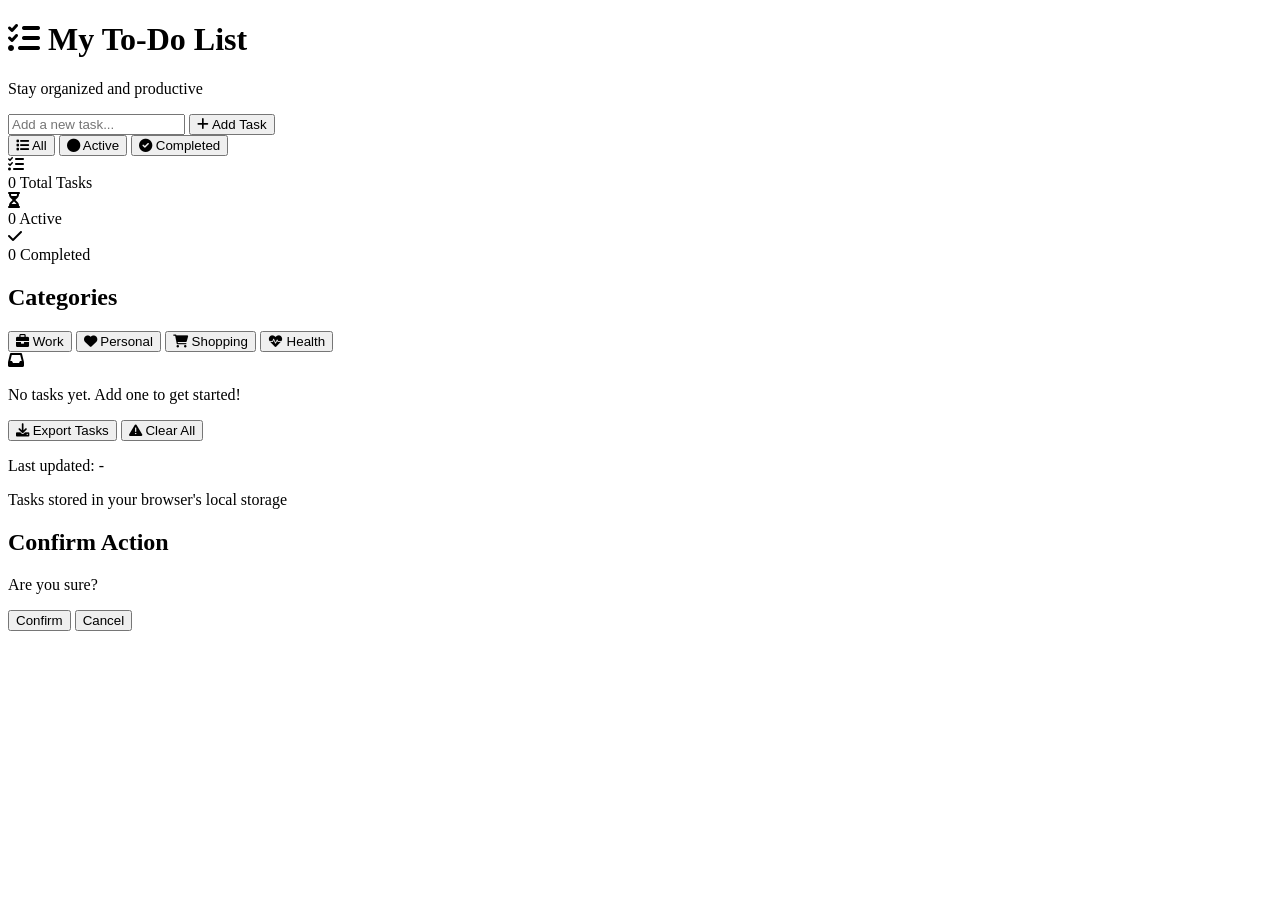
==== todo-app/index.html @ 607a0132 "Add To-Do List application - HTML structure" ====
<!DOCTYPE html>
<html lang="en">
<head>
    <meta charset="UTF-8">
    <meta name="viewport" content="width=device-width, initial-scale=1.0">
    <title>To-Do List Application</title>
    <link rel="stylesheet" href="styles.css">
    <link rel="stylesheet" href="https://cdnjs.cloudflare.com/ajax/libs/font-awesome/6.0.0/css/all.min.css">
</head>
<body>
    <div class="container">
        <!-- Header -->
        <header class="header">
            <div class="header-content">
                <h1>
                    <i class="fas fa-tasks"></i>
                    My To-Do List
                </h1>
                <p class="subtitle">Stay organized and productive</p>
            </div>
        </header>

        <!-- Main Content -->
        <main class="main-content">
            <!-- Input Section -->
            <section class="input-section">
                <div class="input-container">
                    <input 
                        type="text" 
                        id="taskInput" 
                        class="task-input"
                        placeholder="Add a new task..."
                        autocomplete="off"
                    >
                    <button id="addBtn" class="btn btn-primary">
                        <i class="fas fa-plus"></i>
                        Add Task
                    </button>
                </div>
                <div class="filter-container">
                    <button class="filter-btn active" data-filter="all">
                        <i class="fas fa-list"></i>
                        All
                    </button>
                    <button class="filter-btn" data-filter="active">
                        <i class="fas fa-circle"></i>
                        Active
                    </button>
                    <button class="filter-btn" data-filter="completed">
                        <i class="fas fa-check-circle"></i>
                        Completed
                    </button>
                </div>
            </section>

            <!-- Stats Section -->
            <section class="stats-section">
                <div class="stat-item">
                    <div class="stat-icon total">
                        <i class="fas fa-list-check"></i>
                    </div>
                    <div class="stat-info">
                        <span class="stat-value" id="totalTasks">0</span>
                        <span class="stat-label">Total Tasks</span>
                    </div>
                </div>
                <div class="stat-item">
                    <div class="stat-icon active">
                        <i class="fas fa-hourglass-half"></i>
                    </div>
                    <div class="stat-info">
                        <span class="stat-value" id="activeTasks">0</span>
                        <span class="stat-label">Active</span>
                    </div>
                </div>
                <div class="stat-item">
                    <div class="stat-icon completed">
                        <i class="fas fa-check"></i>
                    </div>
                    <div class="stat-info">
                        <span class="stat-value" id="completedTasks">0</span>
                        <span class="stat-label">Completed</span>
                    </div>
                </div>
            </section>

            <!-- Categories Section -->
            <section class="categories-section">
                <h2>Categories</h2>
                <div class="categories-grid">
                    <button class="category-btn" data-category="work">
                        <i class="fas fa-briefcase"></i>
                        <span>Work</span>
                    </button>
                    <button class="category-btn" data-category="personal">
                        <i class="fas fa-heart"></i>
                        <span>Personal</span>
                    </button>
                    <button class="category-btn" data-category="shopping">
                        <i class="fas fa-shopping-cart"></i>
                        <span>Shopping</span>
                    </button>
                    <button class="category-btn" data-category="health">
                        <i class="fas fa-heartbeat"></i>
                        <span>Health</span>
                    </button>
                </div>
            </section>

            <!-- Tasks List Section -->
            <section class="tasks-section">
                <div id="tasksList" class="tasks-list">
                    <!-- Tasks will be rendered here -->
                    <div class="empty-state">
                        <i class="fas fa-inbox"></i>
                        <p>No tasks yet. Add one to get started!</p>
                    </div>
                </div>
            </section>

            <!-- Action Buttons -->
            <section class="action-buttons">
                <button id="clearCompleted" class="btn btn-secondary" style="display: none;">
                    <i class="fas fa-trash"></i>
                    Clear Completed
                </button>
                <button id="exportBtn" class="btn btn-secondary">
                    <i class="fas fa-download"></i>
                    Export Tasks
                </button>
                <button id="clearAllBtn" class="btn btn-danger">
                    <i class="fas fa-exclamation-triangle"></i>
                    Clear All
                </button>
            </section>
        </main>

        <!-- Footer -->
        <footer class="footer">
            <p>Last updated: <span id="lastUpdated">-</span></p>
            <p>Tasks stored in your browser's local storage</p>
        </footer>
    </div>

    <!-- Toast Notification -->
    <div id="toast" class="toast"></div>

    <!-- Confirmation Modal -->
    <div id="confirmModal" class="modal">
        <div class="modal-content">
            <h2>Confirm Action</h2>
            <p id="confirmMessage">Are you sure?</p>
            <div class="modal-buttons">
                <button id="confirmBtn" class="btn btn-primary">Confirm</button>
                <button id="cancelBtn" class="btn btn-secondary">Cancel</button>
            </div>
        </div>
    </div>

    <script src="app.js"></script>
</body>
</html>
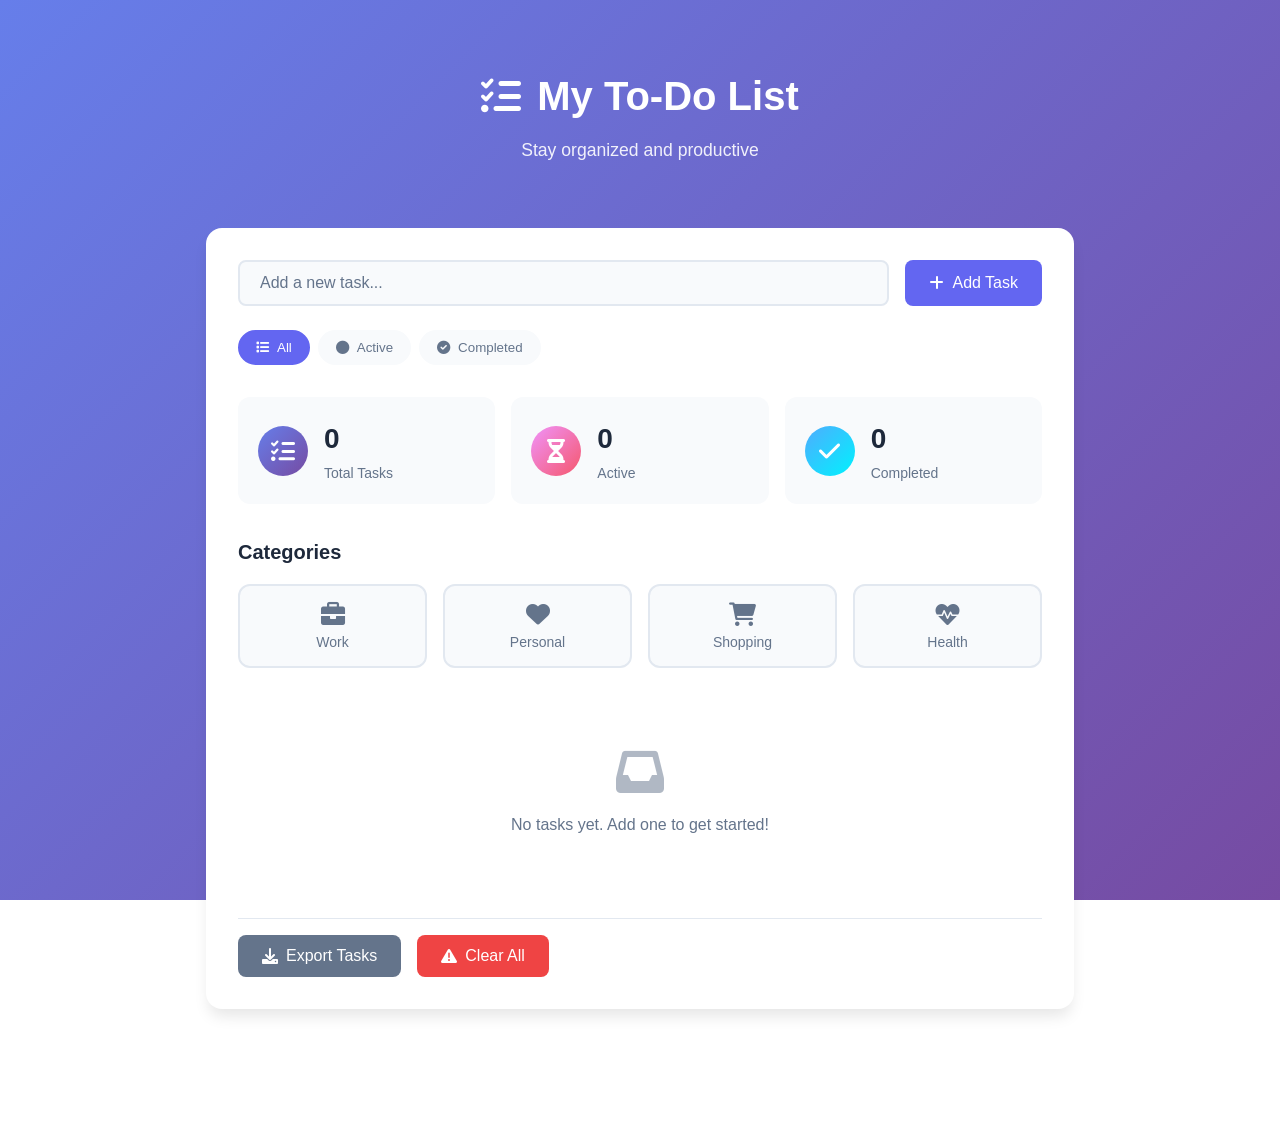
==== commit a164dac9: "Complete To-Do List application with HTML, CSS, JavaScript and local storage" ====
--- a/todo-app/index.html
+++ b/todo-app/index.html
@@ -159,4 +159,4 @@
 
     <script src="app.js"></script>
 </body>
-</html>
+</html>
--- a/todo-app/styles.css
+++ b/todo-app/styles.css
@@ -0,0 +1,678 @@
+* {
+    margin: 0;
+    padding: 0;
+    box-sizing: border-box;
+}
+
+:root {
+    --primary-color: #6366f1;
+    --primary-dark: #4f46e5;
+    --primary-light: #818cf8;
+    --success-color: #10b981;
+    --danger-color: #ef4444;
+    --warning-color: #f59e0b;
+    --secondary-color: #64748b;
+    --background-color: #f8fafc;
+    --surface-color: #ffffff;
+    --text-primary: #1e293b;
+    --text-secondary: #64748b;
+    --border-color: #e2e8f0;
+    --shadow-sm: 0 1px 2px 0 rgba(0, 0, 0, 0.05);
+    --shadow-md: 0 4px 6px -1px rgba(0, 0, 0, 0.1);
+    --shadow-lg: 0 10px 15px -3px rgba(0, 0, 0, 0.1);
+    --transition: all 0.3s cubic-bezier(0.4, 0, 0.2, 1);
+}
+
+html {
+    scroll-behavior: smooth;
+}
+
+body {
+    font-family: -apple-system, BlinkMacSystemFont, 'Segoe UI', 'Roboto', 'Oxygen',
+        'Ubuntu', 'Cantarell', 'Fira Sans', 'Droid Sans', 'Helvetica Neue',
+        sans-serif;
+    -webkit-font-smoothing: antialiased;
+    -moz-osx-font-smoothing: grayscale;
+    background: linear-gradient(135deg, #667eea 0%, #764ba2 100%);
+    background-attachment: fixed;
+    color: var(--text-primary);
+    line-height: 1.6;
+    min-height: 100vh;
+}
+
+.container {
+    max-width: 900px;
+    margin: 0 auto;
+    padding: 2rem 1rem;
+}
+
+/* ==================== Header ==================== */
+.header {
+    text-align: center;
+    margin-bottom: 2rem;
+    padding: 2rem 0;
+    animation: slideDown 0.6s ease-out;
+}
+
+.header-content h1 {
+    color: white;
+    font-size: 2.5rem;
+    margin-bottom: 0.5rem;
+    display: flex;
+    align-items: center;
+    justify-content: center;
+    gap: 1rem;
+}
+
+.header-content h1 i {
+    font-size: 2.5rem;
+}
+
+.subtitle {
+    color: rgba(255, 255, 255, 0.9);
+    font-size: 1.1rem;
+    font-weight: 300;
+}
+
+/* ==================== Main Content ==================== */
+.main-content {
+    background: var(--surface-color);
+    border-radius: 1rem;
+    box-shadow: var(--shadow-lg);
+    padding: 2rem;
+    animation: slideUp 0.6s ease-out;
+}
+
+/* ==================== Input Section ==================== */
+.input-section {
+    margin-bottom: 2rem;
+}
+
+.input-container {
+    display: flex;
+    gap: 1rem;
+    margin-bottom: 1.5rem;
+}
+
+.task-input {
+    flex: 1;
+    padding: 0.75rem 1.25rem;
+    font-size: 1rem;
+    border: 2px solid var(--border-color);
+    border-radius: 0.5rem;
+    transition: var(--transition);
+    background: var(--background-color);
+    color: var(--text-primary);
+}
+
+.task-input:focus {
+    outline: none;
+    border-color: var(--primary-color);
+    box-shadow: 0 0 0 3px rgba(99, 102, 241, 0.1);
+}
+
+.task-input::placeholder {
+    color: var(--text-secondary);
+}
+
+/* ==================== Buttons ==================== */
+.btn {
+    padding: 0.75rem 1.5rem;
+    font-size: 1rem;
+    border: none;
+    border-radius: 0.5rem;
+    cursor: pointer;
+    transition: var(--transition);
+    display: inline-flex;
+    align-items: center;
+    gap: 0.5rem;
+    font-weight: 500;
+    white-space: nowrap;
+}
+
+.btn-primary {
+    background: var(--primary-color);
+    color: white;
+}
+
+.btn-primary:hover {
+    background: var(--primary-dark);
+    transform: translateY(-2px);
+    box-shadow: var(--shadow-md);
+}
+
+.btn-primary:active {
+    transform: translateY(0);
+}
+
+.btn-secondary {
+    background: var(--secondary-color);
+    color: white;
+}
+
+.btn-secondary:hover {
+    background: #475569;
+    transform: translateY(-2px);
+    box-shadow: var(--shadow-md);
+}
+
+.btn-danger {
+    background: var(--danger-color);
+    color: white;
+}
+
+.btn-danger:hover {
+    background: #dc2626;
+    transform: translateY(-2px);
+    box-shadow: var(--shadow-md);
+}
+
+.btn-small {
+    padding: 0.5rem 1rem;
+    font-size: 0.875rem;
+}
+
+/* ==================== Filter Buttons ==================== */
+.filter-container {
+    display: flex;
+    gap: 0.5rem;
+    flex-wrap: wrap;
+}
+
+.filter-btn {
+    padding: 0.5rem 1rem;
+    background: var(--background-color);
+    color: var(--text-secondary);
+    border: 2px solid transparent;
+    border-radius: 2rem;
+    cursor: pointer;
+    transition: var(--transition);
+    display: flex;
+    align-items: center;
+    gap: 0.5rem;
+    font-weight: 500;
+}
+
+.filter-btn:hover {
+    background: #e2e8f0;
+}
+
+.filter-btn.active {
+    background: var(--primary-color);
+    color: white;
+    border-color: var(--primary-color);
+}
+
+/* ==================== Stats Section ==================== */
+.stats-section {
+    display: grid;
+    grid-template-columns: repeat(auto-fit, minmax(150px, 1fr));
+    gap: 1rem;
+    margin-bottom: 2rem;
+}
+
+.stat-item {
+    display: flex;
+    align-items: center;
+    gap: 1rem;
+    padding: 1.25rem;
+    background: var(--background-color);
+    border-radius: 0.75rem;
+    transition: var(--transition);
+}
+
+.stat-item:hover {
+    transform: translateY(-2px);
+    box-shadow: var(--shadow-md);
+}
+
+.stat-icon {
+    width: 50px;
+    height: 50px;
+    border-radius: 50%;
+    display: flex;
+    align-items: center;
+    justify-content: center;
+    font-size: 1.5rem;
+    color: white;
+}
+
+.stat-icon.total {
+    background: linear-gradient(135deg, #667eea 0%, #764ba2 100%);
+}
+
+.stat-icon.active {
+    background: linear-gradient(135deg, #f093fb 0%, #f5576c 100%);
+}
+
+.stat-icon.completed {
+    background: linear-gradient(135deg, #4facfe 0%, #00f2fe 100%);
+}
+
+.stat-info {
+    display: flex;
+    flex-direction: column;
+}
+
+.stat-value {
+    font-size: 1.75rem;
+    font-weight: bold;
+    color: var(--text-primary);
+}
+
+.stat-label {
+    font-size: 0.875rem;
+    color: var(--text-secondary);
+}
+
+/* ==================== Categories Section ==================== */
+.categories-section {
+    margin-bottom: 2rem;
+}
+
+.categories-section h2 {
+    margin-bottom: 1rem;
+    font-size: 1.25rem;
+    color: var(--text-primary);
+}
+
+.categories-grid {
+    display: grid;
+    grid-template-columns: repeat(auto-fit, minmax(100px, 1fr));
+    gap: 1rem;
+}
+
+.category-btn {
+    padding: 1rem;
+    background: var(--background-color);
+    border: 2px solid var(--border-color);
+    border-radius: 0.75rem;
+    cursor: pointer;
+    transition: var(--transition);
+    display: flex;
+    flex-direction: column;
+    align-items: center;
+    gap: 0.5rem;
+    font-size: 0.875rem;
+    font-weight: 500;
+    color: var(--text-secondary);
+}
+
+.category-btn:hover {
+    border-color: var(--primary-color);
+    background: rgba(99, 102, 241, 0.05);
+    transform: translateY(-2px);
+}
+
+.category-btn.active {
+    background: var(--primary-color);
+    border-color: var(--primary-color);
+    color: white;
+}
+
+.category-btn i {
+    font-size: 1.5rem;
+}
+
+/* ==================== Tasks Section ==================== */
+.tasks-section {
+    margin-bottom: 2rem;
+}
+
+.tasks-list {
+    display: flex;
+    flex-direction: column;
+    gap: 1rem;
+    min-height: 100px;
+}
+
+.empty-state {
+    display: flex;
+    flex-direction: column;
+    align-items: center;
+    justify-content: center;
+    padding: 3rem 1rem;
+    color: var(--text-secondary);
+    text-align: center;
+}
+
+.empty-state i {
+    font-size: 3rem;
+    margin-bottom: 1rem;
+    opacity: 0.5;
+}
+
+/* ==================== Task Item ==================== */
+.task-item {
+    display: flex;
+    align-items: flex-start;
+    gap: 1rem;
+    padding: 1rem;
+    background: var(--background-color);
+    border-radius: 0.75rem;
+    border-left: 4px solid var(--primary-color);
+    transition: var(--transition);
+    animation: slideIn 0.3s ease-out;
+}
+
+.task-item.completed {
+    opacity: 0.7;
+    background: rgba(16, 185, 129, 0.05);
+    border-left-color: var(--success-color);
+}
+
+.task-item:hover {
+    box-shadow: var(--shadow-md);
+    transform: translateX(4px);
+}
+
+.task-checkbox {
+    width: 24px;
+    height: 24px;
+    margin-top: 2px;
+    cursor: pointer;
+    accent-color: var(--primary-color);
+}
+
+.task-content {
+    flex: 1;
+    min-width: 0;
+}
+
+.task-text {
+    font-size: 1rem;
+    color: var(--text-primary);
+    word-break: break-word;
+    margin-bottom: 0.25rem;
+}
+
+.task-item.completed .task-text {
+    text-decoration: line-through;
+    color: var(--text-secondary);
+}
+
+.task-meta {
+    display: flex;
+    gap: 0.75rem;
+    flex-wrap: wrap;
+    font-size: 0.75rem;
+    margin-top: 0.5rem;
+}
+
+.task-category {
+    display: inline-flex;
+    align-items: center;
+    gap: 0.25rem;
+    padding: 0.25rem 0.5rem;
+    background: white;
+    border-radius: 2rem;
+    color: var(--primary-color);
+    font-weight: 500;
+}
+
+.task-date {
+    color: var(--text-secondary);
+    display: flex;
+    align-items: center;
+    gap: 0.25rem;
+}
+
+.task-actions {
+    display: flex;
+    gap: 0.5rem;
+}
+
+.task-btn {
+    width: 32px;
+    height: 32px;
+    border: none;
+    background: white;
+    border-radius: 0.5rem;
+    cursor: pointer;
+    display: flex;
+    align-items: center;
+    justify-content: center;
+    font-size: 0.875rem;
+    transition: var(--transition);
+    color: var(--text-secondary);
+}
+
+.task-btn:hover {
+    background: var(--background-color);
+    transform: scale(1.1);
+}
+
+.task-btn.edit:hover {
+    color: var(--primary-color);
+}
+
+.task-btn.delete:hover {
+    color: var(--danger-color);
+    background: rgba(239, 68, 68, 0.1);
+}
+
+/* ==================== Action Buttons Section ==================== */
+.action-buttons {
+    display: flex;
+    gap: 1rem;
+    flex-wrap: wrap;
+    padding-top: 1rem;
+    border-top: 1px solid var(--border-color);
+}
+
+@media (max-width: 768px) {
+    .action-buttons {
+        flex-direction: column;
+    }
+    
+    .action-buttons .btn {
+        width: 100%;
+        justify-content: center;
+    }
+}
+
+/* ==================== Footer ==================== */
+.footer {
+    text-align: center;
+    margin-top: 2rem;
+    padding-top: 1rem;
+    border-top: 1px solid rgba(255, 255, 255, 0.2);
+    color: rgba(255, 255, 255, 0.9);
+    font-size: 0.875rem;
+}
+
+.footer p {
+    margin: 0.25rem 0;
+}
+
+/* ==================== Toast Notification ==================== */
+.toast {
+    position: fixed;
+    bottom: 2rem;
+    right: 2rem;
+    padding: 1rem 1.5rem;
+    background: var(--primary-color);
+    color: white;
+    border-radius: 0.5rem;
+    box-shadow: var(--shadow-lg);
+    opacity: 0;
+    transform: translateY(2rem);
+    transition: var(--transition);
+    z-index: 1000;
+    max-width: 300px;
+    word-wrap: break-word;
+}
+
+.toast.show {
+    opacity: 1;
+    transform: translateY(0);
+}
+
+.toast.success {
+    background: var(--success-color);
+}
+
+.toast.error {
+    background: var(--danger-color);
+}
+
+.toast.warning {
+    background: var(--warning-color);
+}
+
+/* ==================== Modal ==================== */
+.modal {
+    display: none;
+    position: fixed;
+    top: 0;
+    left: 0;
+    right: 0;
+    bottom: 0;
+    background: rgba(0, 0, 0, 0.5);
+    z-index: 2000;
+    animation: fadeIn 0.3s ease-out;
+}
+
+.modal.show {
+    display: flex;
+    align-items: center;
+    justify-content: center;
+}
+
+.modal-content {
+    background: white;
+    padding: 2rem;
+    border-radius: 1rem;
+    max-width: 400px;
+    box-shadow: var(--shadow-lg);
+    animation: slideUp 0.3s ease-out;
+}
+
+.modal-content h2 {
+    margin-bottom: 1rem;
+    color: var(--text-primary);
+}
+
+.modal-content p {
+    margin-bottom: 1.5rem;
+    color: var(--text-secondary);
+}
+
+.modal-buttons {
+    display: flex;
+    gap: 1rem;
+}
+
+.modal-buttons .btn {
+    flex: 1;
+    justify-content: center;
+}
+
+/* ==================== Animations ==================== */
+@keyframes slideDown {
+    from {
+        opacity: 0;
+        transform: translateY(-2rem);
+    }
+    to {
+        opacity: 1;
+        transform: translateY(0);
+    }
+}
+
+@keyframes slideUp {
+    from {
+        opacity: 0;
+        transform: translateY(2rem);
+    }
+    to {
+        opacity: 1;
+        transform: translateY(0);
+    }
+}
+
+@keyframes slideIn {
+    from {
+        opacity: 0;
+        transform: translateX(-1rem);
+    }
+    to {
+        opacity: 1;
+        transform: translateX(0);
+    }
+}
+
+@keyframes fadeIn {
+    from {
+        opacity: 0;
+    }
+    to {
+        opacity: 1;
+    }
+}
+
+/* ==================== Responsive Design ==================== */
+@media (max-width: 768px) {
+    .container {
+        padding: 1rem 0.5rem;
+    }
+
+    .main-content {
+        padding: 1.5rem;
+    }
+
+    .header-content h1 {
+        font-size: 2rem;
+    }
+
+    .input-container {
+        flex-direction: column;
+    }
+
+    .task-item {
+        flex-direction: column;
+    }
+
+    .task-actions {
+        width: 100%;
+        justify-content: flex-end;
+    }
+
+    .stats-section {
+        grid-template-columns: 1fr;
+    }
+
+    .toast {
+        right: 1rem;
+        left: 1rem;
+        bottom: 1rem;
+    }
+}
+
+@media (max-width: 480px) {
+    .container {
+        padding: 0.5rem;
+    }
+
+    .header-content h1 {
+        font-size: 1.5rem;
+    }
+
+    .main-content {
+        padding: 1rem;
+        border-radius: 0.5rem;
+    }
+
+    .filter-container {
+        gap: 0.25rem;
+    }
+
+    .filter-btn {
+        padding: 0.4rem 0.8rem;
+        font-size: 0.85rem;
+    }
+
+    .modal-content {
+        margin: 1rem;
+    }
+}
